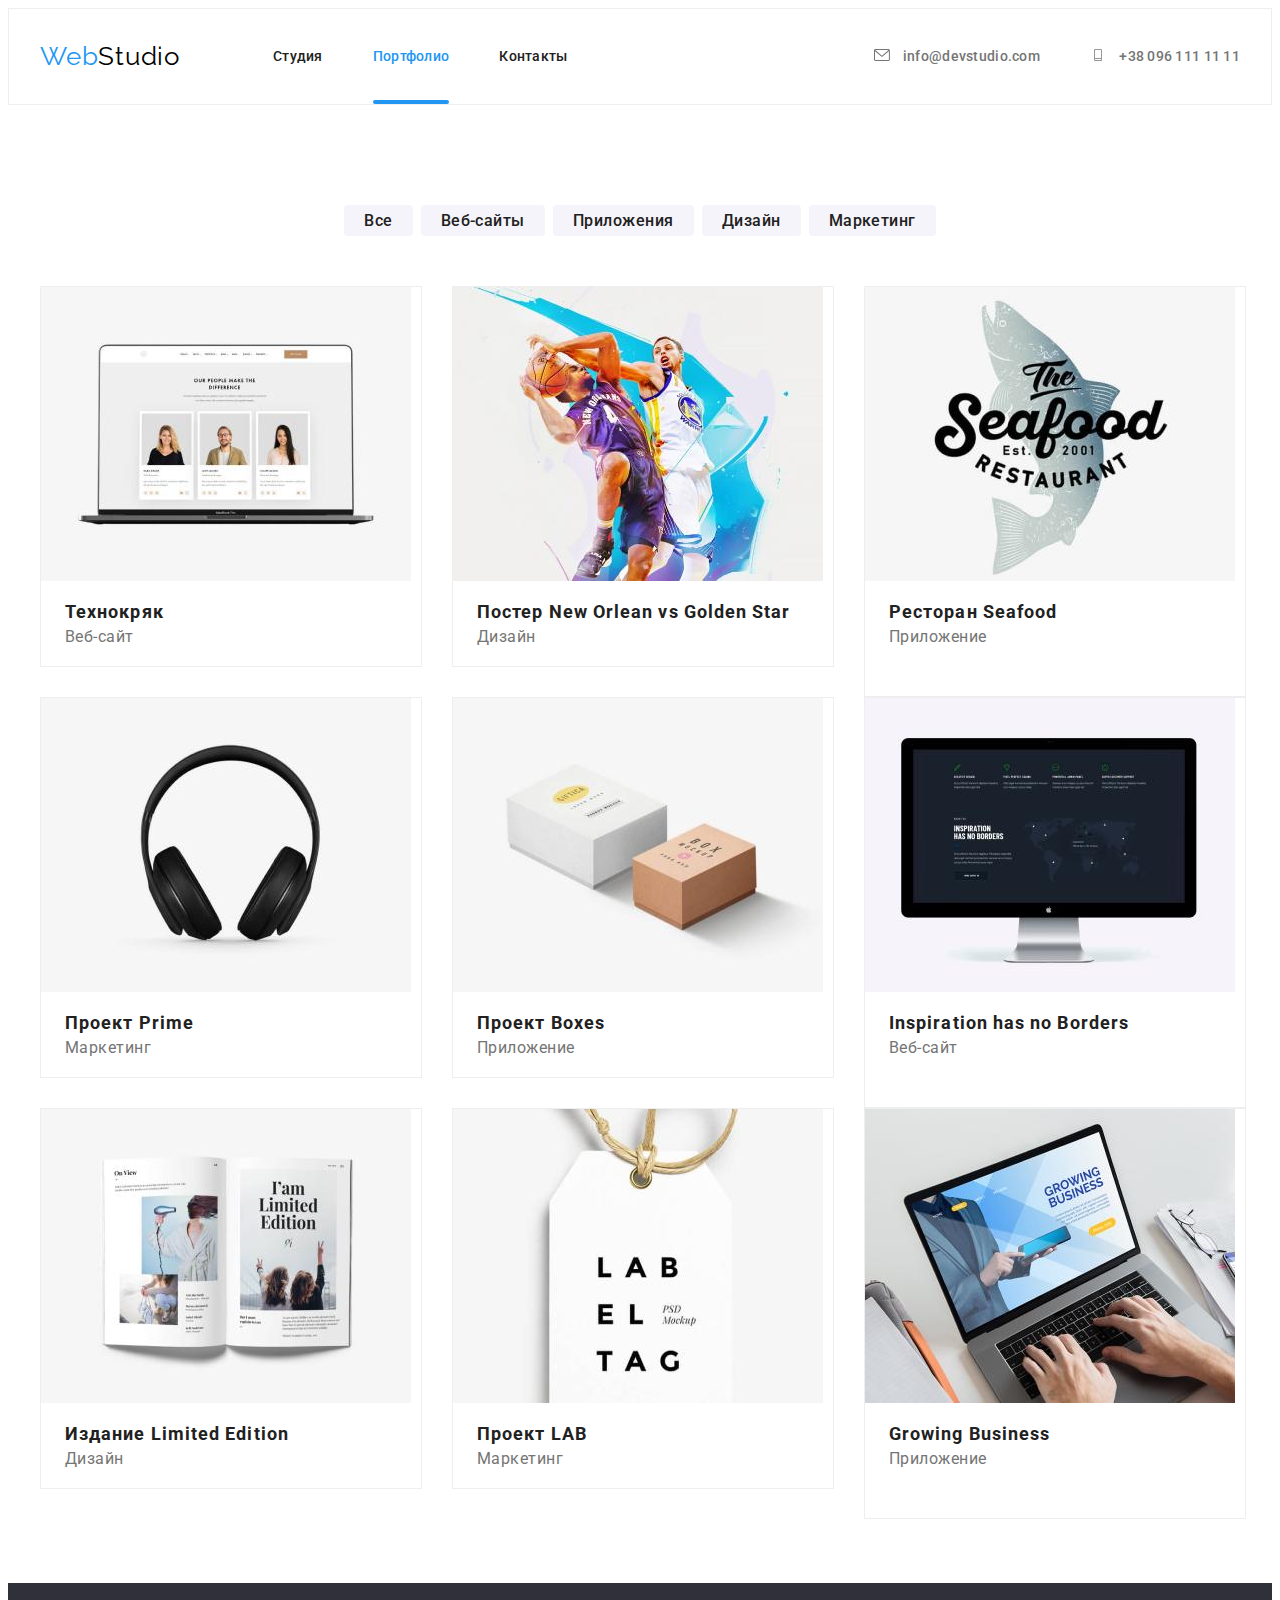
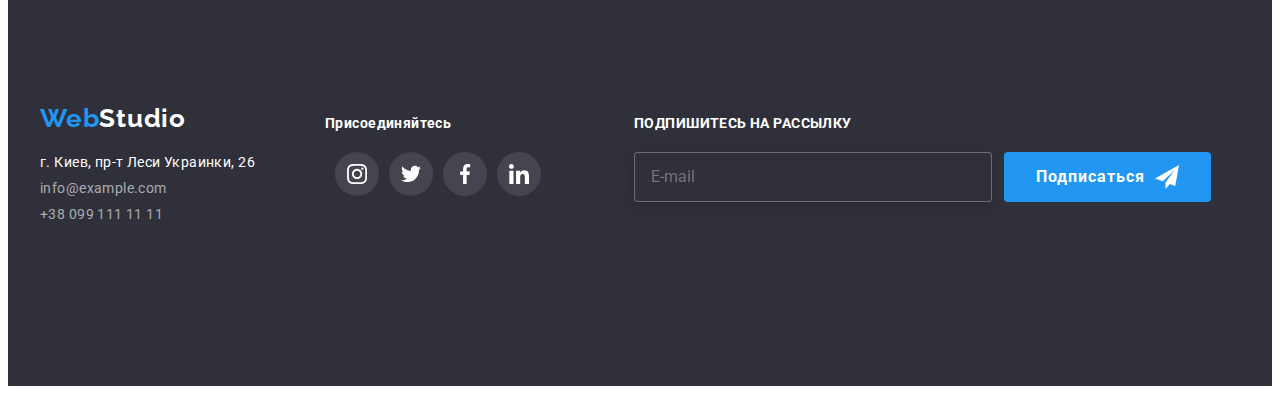
==== portfolio.html @ eed1ddd9 "старт" ====
<!DOCTYPE html>
<html lang="ru">
<head>
    <meta charset="UTF-8">
    <meta http-equiv="X-UA-Compatible" content="IE=edge">
    <meta name="viewport" content="width=device-width, initial-scale=1.0">
    <title>Document</title>
    <link rel="preconnect" href="https://fonts.googleapis.com">
    <link rel="preconnect" href="https://fonts.gstatic.com" crossorigin>
    <link rel="stylesheet" href="https://cdnjs.cloudflare.com/ajax/libs/modern-normalize/1.1.0/modern-normalize.min.css"
        integrity="sha512-wpPYUAdjBVSE4KJnH1VR1HeZfpl1ub8YT/NKx4PuQ5NmX2tKuGu6U/JRp5y+Y8XG2tV+wKQpNHVUX03MfMFn9Q=="
        crossorigin="anonymous" referrerpolicy="no-referrer" />
    <link href="https://fonts.googleapis.com/css2?family=Raleway:wght@700&family=Roboto:wght@400;500;700;900&display=swap"
        rel="stylesheet">
    <link rel="stylesheet" href="css/styles.css">
</head>
<body class="body-1">
<div class="conteiner conteiner-header">
    <header class="body-1-top">
        <div class="conteiner header-conteiner">
            <nav class="header-logo">
                <a class="body-1-top-logo" href="./index.html">Web<span class="body-1-top-logo2">Studio</span>
                </a>
                <ul class="body-1-top-link">
                    <li class="header-item">
                        <a href="./index.html" class="header-link">Студия</a>
                    </li>
                    <li class="header-item">
                        <a href="./portfolio.html"  class="current header-link" >Портфолио</a>
                    </li>
                    <li class="header-item">
                        <a href="" class="header-link">Контакты</a>
                    </li>
                </ul>
            </nav>
            <ul class="body-1-top-adr">
                <li class="header-tel">
                    <a class="header-mail-link" href="mailto:info@devstudio.com">
                        <svg class="icon-emeil">
                            <use href="./images/sprite.svg#icon-icon-emeil"></use>
                        </svg>
                        info@devstudio.com</a>
                </li>
                <li class="header-mail">
                    <a class="header-tel-link" href="tel:+380961111111">
                        <svg class="icon-telephone">
                            <use href="./images/sprite.svg#icon-telephone"></use>
                        </svg>
                        +38 096 111 11 11</a>
                </li>
            </ul>
        </div>
</div>
    </header>
    <main>
        <section class="portfolio">
            <div class="conteiner">
        <ul class="port-but">
            <li class="port-but2"> <button type="button" class="portfolio-button"> Все </button> </li>
            <li class="port-but2"> <button type="button" class="portfolio-button"> Веб-сайты </button> </li>                               
            <li class="port-but2"> <button type="button" class="portfolio-button"> Приложения </button> </li>
            <li class="port-but2"> <button type="button" class="portfolio-button"> Дизайн </button> </li>
            <li class="port-but2"> <button type="button" class="portfolio-button"> Маркетинг </button> </li>
        </ul>
        <ul class="portfolio-conteiner">
            <li class="port-itms">
            <a href="" class="card">
            <div class="card-all-top">
            <img src="./images/port-1.jpg" alt="ноут" width="370" height="294">
            <p class="card-all-text">
                Технокряк это современная площадка распространения коронавируса. 
                Компании используют эту платформу для цифрового
                шпионажа и атак на защищённые сервера конкурентов.
            </p>
            </div>
            <div class="conteiner-card">
            <h3 class="portfolio-log"> Технокряк </h3>
            <p class="portfolio-text"> Веб-сайт </p>
            </div>
        </a>
        </li>
        <li class="port-itms">
            <a href="" class="card">
            <div class="card-all-top">
            <img src="./images/port-2.jpg" alt="баскет" width="370" height="294">
            <p class="card-all-text">
                Технокряк это современная площадка распространения коронавируса.
                Компании используют эту платформу для цифрового
                шпионажа и атак на защищённые сервера конкурентов.
            </p>
            </div>
            <div class="conteiner-card">
            <h3 class="portfolio-log"> Постер New Orlean vs Golden Star </h3>
            <p class="portfolio-text"> Дизайн </p>
            </div>    
            </a>
        </li>
        <li class="port-itms">
            <a href="" class="card">
                <div class="card-all-top">
                    <img src="./images/port-3.jpg" alt="рыба" width="370" height="294">
                        <p class="card-all-text">
                            Технокряк это современная площадка распространения коронавируса.
                            Компании используют эту платформу для цифрового
                            шпионажа и атак на защищённые сервера конкурентов.
                        </p>
                </div>
        <div class="conteiner-card">
            <h3 class="portfolio-log"> Ресторан Seafood </h3>
                <p class="portfolio-text"> Приложение </p>
        </div>
            </a>    
        </li>
            <li class="port-itms">
            <a href="" class="card">
            <div class="card-all-top">
            <img src="./images/port-4.jpg" alt="наушник" width="370" height="294">
            <p class="card-all-text">
                Технокряк это современная площадка распространения коронавируса.
                Компании используют эту платформу для цифрового
                шпионажа и атак на защищённые сервера конкурентов.
            </p>
            </div>
            <div class="conteiner-card">
            <h3 class="portfolio-log"> Проект Prime </h3>
            <p class="portfolio-text"> Маркетинг </p>
        </div>
                </a>    
        </li>
        <li class="port-itms">
            <a href="" class="card">
                <div class="card-all-top">
            <img src="./images/port-5.jpg" alt="коробки" width="370" height="294">
        <p class="card-all-text">
            Технокряк это современная площадка распространения коронавируса.
            Компании используют эту платформу для цифрового
            шпионажа и атак на защищённые сервера конкурентов.
        </p>
        </div>
            <div class="conteiner-card">
            <h3 class="portfolio-log"> Проект Boxes </h3>
            <p class="portfolio-text"> Приложение </p>
        </div>
        </a>    
        </li>
        <li class="port-itms">
            <a href="" class="card">
                <div class="card-all-top">
            <img src="./images/port-6.jpg" alt="комп" width="370" height="294">
        <p class="card-all-text">
            Технокряк это современная площадка распространения коронавируса.
            Компании используют эту платформу для цифрового
            шпионажа и атак на защищённые сервера конкурентов.
        </p>
        </div>
            <div class="conteiner-card">
            <h3 lang="en" class="portfolio-log"> Inspiration has no Borders </h3>
            <p class="portfolio-text"> Веб-сайт </p>
        </div>
                </a>    
        </li>
            <li class="port-itms">
                <a href="" class="card">
                    <div class="card-all-top">
            <img src="./images/port-7.jpg" alt="книга" width="370" height="294">
        <p class="card-all-text">
            Технокряк это современная площадка распространения коронавируса.
            Компании используют эту платформу для цифрового
            шпионажа и атак на защищённые сервера конкурентов.
        </p>
        </div>
            <div class="conteiner-card">
            <h3 class="portfolio-log"> Издание Limited Edition </h3>
            <p class="portfolio-text"> Дизайн </p>
        </div>
                </a>    
        </li>
        <li class="port-itms">
            <a href="" class="card">
                <div class="card-all-top">
            <img src="./images/port-8.jpg" alt="висюлька" width="370" height="294">
        <p class="card-all-text">
            Технокряк это современная площадка распространения коронавируса.
            Компании используют эту платформу для цифрового
            шпионажа и атак на защищённые сервера конкурентов.
        </p>
        </div>
            <div class="conteiner-card">
            <h3 class="portfolio-log"> Проект LAB </h3>
            <p class="portfolio-text"> Маркетинг </p>
        </div>
                </a>    
        </li>
            <li class="port-itms">
                <a href="" class="card">
                    <div class="card-all-top">
            <img src="./images/port-9.jpg" alt="последний-ноут" width="370" height="294">
        <p class="card-all-text">
            Технокряк это современная площадка распространения коронавируса.
            Компании используют эту платформу для цифрового
            шпионажа и атак на защищённые сервера конкурентов.
        </p>
        </div>
            <div class="conteiner-card">
            <h3 lang="en" class="portfolio-log"> Growing Business </h3>
            <p class="portfolio-text"> Приложение </p>
        </div>
                </a>    
        </li>
        </ul>
        </div>
        </section>
    </main>
<footer class="foot">
    <div class="conteiner head-conteiner">
        <div class="foot-conteiner">
            <div class="conteiner-logo">
                <a href="./index.html" class="foot-logo-1">Web<span class="foot-logo-2">Studio</span> </a>
            </div>
            <address>
                <ul class="foot-adres">
                    <li class="fot-adres">
                        <a href="" class="foot-adres-1">г. Киев, пр-т Леси Украинки, 26</a>
                    </li>
                    <li class="fot-adres">
                        <a href="mailto:info@example.com" class="foot-adres-2">info@example.com</a>
                    </li>
                    <li class="fot-adres">
                        <a href="tel:+380991111111" class="foot-adres-2">+38 099 111 11 11</a>
                    </li>
                </ul>
            </address>
        </div>

        <div class="social-foot">
            <h3 class="social-logo">Присоединяйтесь</h3>
            <ul class="social-list">
                <li class="social-item link">
                    <a href="" class="foot-social-link">
                        <svg class="foot-social-icon">
                            <use href="./images/sprite.svg#icon-instagram"></use>
                        </svg>
                    </a>
                </li>
                <li class="social-item link">
                    <a href="" class="foot-social-link">
                        <svg class="foot-social-icon">
                            <use href="./images/sprite.svg#icon-twitter"></use>
                        </svg>
                    </a>
                </li>
                <li class="social-item link">
                    <a href="" class="foot-social-link">
                        <svg class="foot-social-icon">
                            <use href="./images/sprite.svg#icon-facebook"></use>
                        </svg>
                    </a>
                </li>
                <li class="social-item link">
                    <a href="" class="foot-social-link">
                        <svg class="foot-social-icon">
                            <use href="./images/sprite.svg#icon-linkedin"></use>
                        </svg>
                    </a>
                </li>
            </ul>
        </div>
        <div class="footer-end">
            <p class="foter-end-logo">Подпишитесь на рассылку</p>
            <form action="" class="foter-end-email">
                <input class="foter-email" type="email" name="email" id="email" placeholder="E-mail">
                <button type="submit" class="foot-icon-button">Подписаться
                    <svg class="foot-icon-teleg">
                        <use href="./images/sprite(2).svg#icon-foter-telegram"></use>
                    </svg>
                </button>
            </form>

        </div>
    </div>
</footer>
</body>
</html>
---- css/styles.css ----
/* Основной цвет #757575 */
/* Вторичный #212121 */
/* цвет фона заднего #E5E5E5 */
/* Основной фон #FFFFFF */
/* второй фон #2F303A */
p,
h1,
h2,
h3,
h4,
h5,
h6 {
  margin: 0;
}
ul {
  margin: 0;
  padding-left: 0;
}
img {
  display: block;
  max-width: 100%;
  height: auto;
}
body {
  color: #757575;
  font-family: Roboto, sans-serif;
  font-size: 14px;
}
.conteiner {
  width: 1200px;
  margin: 0 auto;
  padding-left: 15px;
  padding-right: 15px;
  /* outline: 2px solid red; */
  /* background-color: red; */
}
:hover,
:focus {
  outline: none;
}
button {
  font-family: inherit;
}
.body-1 {
  color: #757575;
}

/* Header */
.conteiner-header {
  border: 1px solid #eeeeee;
  width: auto;
}
.body-1-top {
  background-color: #ffffff;
  padding-top: 32px;
  padding-bottom: 32px;

  transition-property: border-color;
  transition-duration: 250ms;
  transition-timing-function: cubic-bezier(0.4, 0, 0.2, 1);
}
.body-1-top:focus {
  border-color: #2196f3;
}
.body-1-top:hover {
  border-color: #2196f3;
}

.header-conteiner {
  display: flex;
  align-items: center;
}

.header-logo {
  display: flex;
  align-items: center;
}
.body-1-top-logo {
  margin-right: 93px;
}
.body-1-top-link {
  display: flex;
  align-items: center;
}
.body-1-top-adr {
  margin-left: auto;
  display: flex;
  align-items: center;
}
.header-tel {
  margin-right: 50px;
}
.header-item:not(:first-child) {
  margin-left: 50px;
}

.body-1-top-logo {
  color: #2196f3;
  font-family: Raleway, cursive;
  font-size: 26px;
  line-height: 1.2;
  letter-spacing: 0.03em;
  cursor: pointer;
  text-decoration: none;
}
.body-1-top-logo {
  list-style: none;
}

.body-1-top-logo2 {
  color: black;
  font-family: Raleway, cursive;
  font-size: 26px;
  line-height: 1.2;
  letter-spacing: 0.03em;
  cursor: pointer;
}

.body-1-top-link {
  font-weight: 500;
  font-size: 14px;
  line-height: 1.14;
  letter-spacing: 0.02em;
  cursor: pointer;
  list-style: none;
}

/* .body-1-top-link :hover {
  color: #2196f3;
}
.body-1-top-link :focus {
  color: #2196f3;
} */

/* .header-item {
  text-decoration: none;
  color: #212121; */
/* } */

.header-link {
  text-decoration: none;
  color: #212121;
  position: relative;
  padding: 40px 0;

  transition-property: color;
  transition-duration: 250ms;
  transition-timing-function: cubic-bezier(0.4, 0, 0.2, 1);
}

.header-link:focus {
  color: #2196f3;
}
.header-link:hover {
  color: #2196f3;
}
.current {
  color: #2196f3;
}
.current::after {
  content: "";
  width: 100%;
  height: 4px;
  position: absolute;
  bottom: 0px;
  border-radius: 2px;
  background-color: #2196f3;
  display: block;
}

.body-1-top-adr {
  color: #757575;
  font-weight: 500;
  font-size: 14px;
  line-height: 1.14;
  letter-spacing: 0.02em;
  list-style: none;
}

.header-mail-link,
.header-tel-link {
  text-decoration: none;
  color: #757575;

  transition-property: color;
  transition-duration: 250ms;
  transition-timing-function: cubic-bezier(0.4, 0, 0.2, 1);
}
.icon-emeil {
  height: 12px;
  width: 16px;
  margin-right: 10px;
  fill: currentColor;
}
.icon-telephone {
  height: 12px;
  width: 16px;
  margin-right: 10px;
  fill: currentColor;
}

.header-mail-link:hover,
.header-tel-link:hover {
  color: #2196f3;
}
.header-mail-link:focus,
.header-tel-link:focus {
  color: #2196f3;
}

/* HERO */

.hero {
  background-color: rgba(47, 48, 58, 1);
  text-align: center;
  padding-top: 200px;
  padding-bottom: 200px;
}
.hero {
  background-image: linear-gradient(
      rgba(47, 48, 58, 0.4),
      rgba(47, 48, 58, 0.4)
    ),
    url(../images/Hero-bac.jpg);
  height: 600px;
  background-size: cover;
  background-repeat: no-repeat;
  background-position: center;
}

.hero-logo {
  color: #ffffff;
  font-weight: 900;
  font-size: 44px;
  line-height: 60px;
  letter-spacing: 0.06em;
  padding-right: 237px;
  /* padding-bottom: 30px; */
  padding-left: 237px;
  align-items: center;
  margin-bottom: 30px;
}
.hero-button {
  width: 200px;
  height: 50px;
  background-color: #2196f3;
  color: #ffffff;
  font-weight: bold;
  font-size: 16px;
  line-height: 1.2;
  align-items: center;
  letter-spacing: 0.06em;
  cursor: pointer;

  /* border-radius: 4px; */

  transition-property: color, box-shadow, border-radius;
  transition-duration: 250ms;
  transition-timing-function: cubic-bezier(0.4, 0, 0.2, 1);

  /* transition-property: box-shadow;
  transition-duration: 250ms;
  transition-timing-function: cubic-bezier(0.4, 0, 0.2, 1);

  transition-property: border-radius;
  transition-duration: 250ms;
  transition-timing-function: cubic-bezier(0.4, 0, 0.2, 1); */
}
.hero-button:hover {
  color: #212121;
  box-shadow: 0px 4px 4px rgba(0, 0, 0, 0.15);
  border-radius: 4px;
}
.hero-button:focus {
  color: #212121;
  box-shadow: 0px 4px 4px rgba(0, 0, 0, 0.15);
  border-radius: 4px;
}

.backdrop {
  position: fixed;
  width: 100vw;
  height: 100vh;
  top: 0;
  left: 0%;
  background-color: rgba(0, 0, 0, 0.2);
  /* display: flex;
  justify-content: center;
  align-items: center; */

  transition-property: opacity, pointer-events;
  transition-duration: 250ms;
  transition-timing-function: cubic-bezier(0.4, 0, 0.2, 1);
}

.backdrop.is-hidden {
  opacity: 0;
  pointer-events: none;
}

.modal {
  position: relative;
  top: 50%;
  left: 50%;
  transform: translate(-50%, -50%);
  width: 528px;
  min-height: 581px;
  background: #ffffff;
  border-radius: 4px;
  padding: 40px;

  transition-property: close;
  transition-duration: 250ms;
  transition-timing-function: cubic-bezier(0.4, 0, 0.2, 1);
}

.modal-titel {
  font-style: normal;
  font-weight: bold;
  font-size: 20px;
  line-height: 1.2;
  text-align: center;
  letter-spacing: 0.03em;
  color: #212121;
  margin-bottom: 30px;
}

.modal-list {
  width: auto;
  height: auto;
}
.modal-form {
  margin-bottom: 10px;
  position: relative;
}

.modal-form-coment {
  margin-bottom: 20px;
}

.modal-list-contact {
  width: 100%;
  height: 40px;
  border: 1px solid rgba(33, 33, 33, 0.2);
  box-sizing: border-box;
  border-radius: 4px;
  padding-left: 42px;
  margin-top: 4px;
}

/* .modal-form:hover .modal-list-contact,
.modal-form:focus .modal-list-contact {
  border: 1px solid #2196f3;
  cursor: pointer;
}
.modal-list-contact:hover,
.modal-list-contact:focus {
  cursor: pointer;
  border: 1px solid #2196f3;
}

.modal-list-form:focus,
.modal-list-form:hover {
  cursor: pointer;
  border: 1px solid #2196f3;
}

.input-list:focus .modal-icon,
.input-list:hover .modal-icon {
  cursor: pointer;
  fill: #2196f3;
} */

.modal-list-contact:hover,
.modal-list-contact:focus {
  cursor: pointer;
  border: 1px solid #2196f3;
}

.modal-list-form:focus,
.modal-list-form:hover {
  cursor: pointer;
  border: 1px solid #2196f3;
}

.modal-list-contact:hover ~ .input-list,
.modal-list-contact:focus ~ .input-list {
  cursor: pointer;
  fill: #2196f3;
}

.modal-icon {
  position: absolute;
  height: 18px;
  width: 18px;
  left: 12px;
  top: 75%;

  transform: translateY(-75%);
}

.modal-list-text {
  font-style: normal;
  font-weight: normal;
  font-size: 12px;
  line-height: 14px;
  letter-spacing: 0.01em;
  color: #757575;
  margin-bottom: 4px;
}
.modal-list-form {
  width: 100%;
  height: 120px;
  border: 1px solid rgba(33, 33, 33, 0.2);
  box-sizing: border-box;
  border-radius: 4px;
  padding: 12px 16px;
  resize: none;
}

.button-modal-list {
  width: 200px;
  height: 50px;
  padding: 10px 55px;
  font-style: normal;
  font-weight: bold;
  font-size: 16px;
  line-height: 30px;
  display: flex;
  align-items: center;
  text-align: center;
  letter-spacing: 0.06em;
  color: #ffffff;
  background: #2196f3;
  border-radius: 4px;
  border: none;
  margin: auto;
  margin-top: 30px;

  transition-property: box-shadow, cursor;
  transition-duration: 250ms;
  transition-timing-function: cubic-bezier(0.4, 0, 0.2, 1);
}

.button-modal-list:hover {
  box-shadow: 0px 4px 4px rgba(0, 0, 0, 0.15);
  cursor: pointer;
}
.button-modal-list:focus {
  box-shadow: 0px 4px 4px rgba(0, 0, 0, 0.15);
  cursor: pointer;
}

/* 
.checbox {
  display: flex;
  justify-content: center;
  align-items: center;

  font-family: Roboto;
  font-style: normal;
  font-weight: normal;
  font-size: 12px;
  line-height: 1.2;
  letter-spacing: 0.03em;
  color: #757575;
  cursor: pointer;
}
.modal-checkbox-span {
  display: inline-flex;
  align-items: center;
  justify-content: center;
  width: 16px;
  height: 15px;
  border: 1px solid #212121;
  border-radius: 2px;
  margin-right: 7px;
  fill: transparent;
}
.modal-checbox-svg {
  width: 16px;
  height: 15px;
  border: 2px solid #2196f3;
  box-shadow: 0px 1px 3px rgb(0 0 0 / 12%), 1px 1px rgb(0 0 0 / 14%),
    0px 2px 1px rgb(0 0 0 / 20%);
  border-radius: 4px;
  margin-right: 7px;
  display: flex;
  align-items: center;
  justify-content: center;
  display: inline-flex;
}

.modal-checbox:checked + .modal-checkbox-svg {
  border-color: #2196f3;
} */
.form-checkbox {
  position: absolute;
  width: 1px;
  height: 1px;
  margin: -1px;
  padding: 0;
  overflow: hidden;
  border: 0;
  clip: rect(0 0 0 0);
}

.checkbox-text {
  font-size: 14px;
  line-height: 1.2;
  color: #757575;
  display: flex;

  font-family: Roboto;
  font-style: normal;
  font-weight: normal;
  font-size: 12px;
  line-height: 1.2;
  letter-spacing: 0.03em;
  color: #757575;
  cursor: pointer;
}

.checkbox-text span {
  width: 16px;
  height: 15px;
  border: 2px solid #212121;
  box-shadow: 0px 1px 3px rgb(0 0 0 / 12%), 1px 1px rgb(0 0 0 / 14%),
    0px 2px 1px rgb(0 0 0 / 20%);
  border-radius: 4px;
  margin-right: 7px;
  display: flex;
  align-items: center;
  justify-content: center;
}
.modal-checkbox:checked + .checkbox-text span {
  background-color: #2196f3;
  border: none;
}

.modal-checbox-link {
  padding-left: 4px;
  color: #2196f3;
}

.close-modal {
  display: flex;
  justify-content: center;
  align-items: center;
  width: 30px;
  height: 30px;
  border-radius: 50%;
  position: absolute;
  right: 8px;
  top: 8px;
  background-color: transparent;
  border: 1px solid rgba(0, 0, 0, 0.1);
  cursor: pointer;

  transition-property: border-color, border-radius;
  transition-duration: 250ms;
  transition-timing-function: cubic-bezier(0.4, 0, 0.2, 1);
}
.close-but-modal {
  width: 18px;
  height: 18px;
  justify-content: center;
  align-items: center;

  transition-property: fill;
  transition-duration: 250ms;
  transition-timing-function: cubic-bezier(0.4, 0, 0.2, 1);
}

.close-modal:hover,
.close-modal:focus {
  border-color: #2196f3;
  border-radius: 50%;
}
.close-modal:hover .close-but-modal,
.close-modal:focus .close-but-modal {
  fill: #2196f3;
}

/* ABOUT */

.about {
  background-color: #ffffff;
}
.about-all {
  color: #757575;
  list-style: none;
  display: flex;
  padding-top: 94px;
  padding-bottom: 94px;
}
.about-list:not(:last-child) {
  margin-right: 30px;
}
.about-list::before {
  content: "";
  display: block;
  height: 120px;
  /* background-size: contain; */
  background-repeat: no-repeat;
  background-position: center;
  background-color: #f5f4fa;
  border-radius: 4px;
  /* outline: 2px solid red; */
}

.list-1::before {
  background-image: url(../images/antenna.svg);
}
.list-2::before {
  background-image: url(../images/clock.svg);
}
.list-3::before {
  background-image: url(../images/diagram.svg);
}
.list-4::before {
  background-image: url(../images/astronaut.svg);
}

.about-all-1 {
  color: #212121;
  font-weight: bold;
  font-size: 14px;
  line-height: 1.14;
  letter-spacing: 0.03em;
  margin-top: 30px;
  margin-bottom: 10px;
  margin-right: 30px;
}
.about-all-text {
  color: #757575;
  font-weight: 400;
  font-size: 14px;
  line-height: 1.2;
  letter-spacing: 0.03em;
  /* padding-top: 10px;
  margin-right: 30px; */
}

.about-alll {
  background-color: #ffffff;
  padding-bottom: 94px;
}
.about-alll-1 {
  color: #212121;
  font-weight: bold;
  font-size: 36px;
  line-height: 1.2;
  text-align: center;
  letter-spacing: 0.03em;
  margin-bottom: 50px;
}
.about-alll-img {
  list-style: none;
  display: flex;
}
.img1:not(:last-child) {
  margin-right: 30px;
}
.img1-list {
  position: relative;

  transition-property: opacity;
  transition-duration: 250ms;
  transition-timing-function: cubic-bezier(0.4, 0, 0.2, 1);
}
.img1-list:hover .img1-text {
  opacity: 1;
}
.img1-list::before {
  display: inline-block;
  content: "";
  width: 370px;
  height: 70px;
  background-color: rgba(47, 48, 58, 0.8);
  position: absolute;
  opacity: 0;
  bottom: 0;
  right: 0;
}
.img1-list:hover::before {
  opacity: 1;
}

.img1-text {
  font-style: normal;
  font-weight: bold;
  font-size: 14px;
  line-height: 1.2;
  text-align: center;
  letter-spacing: 0.03em;
  text-transform: uppercase;
  color: #ffffff;
  justify-content: center;
  display: flex;
  align-items: center;
  position: absolute;
  /* bottom: 50%;
  left: 50%;
  transform: translate(-50%, -50%); */
  height: 70px;
  width: 100%;
  opacity: 0;
  bottom: 0;

  transition-property: opacity;
  transition-duration: 250ms;
  transition-timing-function: cubic-bezier(0.4, 0, 0.2, 1);
}

/* TEAM */

.our-team {
  background-color: #f5f4fa;
  padding-top: 94px;
  padding-bottom: 94px;
}
.our-team-logo {
  color: #212121;
  font-weight: bold;
  font-size: 36px;
  line-height: 1.2;
  text-align: center;
  letter-spacing: 0.03em;
  margin-bottom: 50px;
}
.our-team-list {
  display: flex;
  flex-wrap: wrap;
}
.our-team-img {
  list-style: none;
  /* margin-right: 30px; */
  background-color: #ffffff;
  box-shadow: 0px 1px 3px rgba(0, 0, 0, 0.12), 0px 1px 1px rgba(0, 0, 0, 0.14),
    0px 2px 1px rgba(0, 0, 0, 0.2);
  border-radius: 0px 0px 4px 4px;
}
.our-team-img:not(:last-child) {
  margin-right: 30px;
}
.our-team-name {
  color: #212121;
  font-weight: 500;
  font-size: 16px;
  line-height: 1.2;
  text-align: center;
  letter-spacing: 0.03em;
  margin-top: 30px;
  margin-bottom: 10px;
}
.our-team-work {
  color: #757575;
  font-weight: 400;
  font-size: 16px;
  line-height: 19px;
  text-align: center;
  letter-spacing: 0.03em;
  margin-bottom: 30px;
}

.social-item {
  width: 44px;
  height: 44px;
  list-style: none;
  margin-bottom: 30px;
}
.social-link {
  width: 100%;
  height: 100%;
  border-radius: 50%;
  background-color: #ffffff;
  display: flex;
  align-items: center;
  justify-content: center;

  transition-property: background-color, border-radius;
  transition-duration: 250ms;
  transition-timing-function: cubic-bezier(0.4, 0, 0.2, 1);

  /* transition-property: border-radius;
  transition-duration: 250ms;
  transition-timing-function: cubic-bezier(0.4, 0, 0.2, 1); */
}
.social-link:hover,
.social-link:focus {
  background-color: #2196f3;
  border-radius: 50%;
}

.social-list {
  display: flex;
  justify-content: center;
  align-items: center;
}
.social-item {
  margin-left: 10px;
}
.social-icon {
  width: 20px;
  height: 20px;
  fill: #afb1b8;
  justify-content: center;
  align-items: center;

  transition-property: fill;
  transition-duration: 250ms;
  transition-timing-function: cubic-bezier(0.4, 0, 0.2, 1);
}
.social-link:hover .social-icon,
.social-link:focus .social-icon {
  fill: #ffffff;
}

.social-partners {
  padding-bottom: 94px;
  padding-top: 94px;
  background-color: #ffffff;
}
.social-partners-logo {
  font-style: normal;
  font-weight: bold;
  font-size: 36px;
  line-height: 1.2;
  text-align: center;
  letter-spacing: 0.03em;
  color: #212121;
  margin-bottom: 50px;
}

.social-partners-list {
  display: flex;
  justify-content: center;
  list-style: none;
}
/* .social-partners-item:hover .social-partners-item:focus {
  background-color: #2196f3;
} */
.social-partners-item:not(:last-child) {
  margin-right: 30px;
}
.social-partners-link {
  display: flex;
  width: 170px;
  height: 92px;
  justify-content: center;
  align-items: center;
  cursor: pointer;
  border: 1px solid #afb1b8;
  background: #ffffff;
  border-radius: 4px;

  transition-property: fill, border;
  transition-duration: 250ms;
  transition-timing-function: cubic-bezier(0.4, 0, 0.2, 1);

  /* transition-property: border;
  transition-duration: 250ms;
  transition-timing-function: cubic-bezier(0.4, 0, 0.2, 1); */
}
.social-partners-icon {
  width: 106px;
  height: 60px;
  fill: #afb1b8;

  transition-property: fill;
  transition-duration: 250ms;
  transition-timing-function: cubic-bezier(0.4, 0, 0.2, 1);
}

.social-partners-link:focus,
.social-partners-link:hover {
  border: 1px solid #2196f3;
  fill: #2196f3;
}
.social-partners-link:focus .social-partners-icon,
.social-partners-link:hover .social-partners-icon {
  fill: #2196f3;
}

/* \\\\\\FOOT////// */

.foot {
  background-color: #2f303a;
}
.head-conteiner {
  display: flex;
  padding-top: 60px;
  padding-bottom: 60px;
}
.foot-conteiner {
  padding-top: 60px;
  padding-bottom: 60px;
}
.conteiner-logo {
  margin-bottom: 20px;
}
.fot-adres:not(:last-child) {
  margin-bottom: 9px;
}
.foot-logo-1 {
  color: #2196f3;
  font-family: Raleway, cursive;
  font-weight: bold;
  font-size: 26px;
  line-height: 1.2;
  letter-spacing: 0.03em;
  text-decoration: none;
}

.foot-logo-2 {
  color: #ffffff;
  font-family: Raleway, cursive;
  font-weight: bold;
  font-size: 26px;
  line-height: 1.2;
  letter-spacing: 0.03em;
  margin-bottom: 20px;
}
.foot-adres {
  list-style: none;
}
.foot-adres-1 {
  color: #ffffff;
  font-family: Roboto;
  font-style: normal;
  font-weight: normal;
  font-size: 14px;
  line-height: 1.2;
  letter-spacing: 0.03em;
  text-decoration: none;

  transition-property: color;
  transition-duration: 250ms;
  transition-timing-function: cubic-bezier(0.4, 0, 0.2, 1);
}
.foot-adres-2 {
  color: #ffffff99;
  font-family: Roboto;
  font-style: normal;
  font-weight: normal;
  font-size: 14px;
  line-height: 1.2;
  letter-spacing: 0.03em;
  text-decoration: none;

  transition-property: color;
  transition-duration: 250ms;
  transition-timing-function: cubic-bezier(0.4, 0, 0.2, 1);
}
.foot-adres-1:hover,
.foot-adres-2:hover {
  color: #2196f3;
}
.foot-adres-1:focus,
.foot-adres-2:focus {
  color: #2196f3;
}

.social-foot {
  display: block;
  padding-top: 72px;
  padding-bottom: 100px;
  align-items: baseline;
  margin-left: 70px;
}

.social-logo {
  font-style: normal;
  font-weight: bold;
  font-size: 14px;
  line-height: 1.2;
  letter-spacing: 0.03em;
  color: #ffffff;
  margin-bottom: 20px;
}

.foot-social-link {
  display: flex;
  align-items: center;
  justify-content: center;
  width: 44px;
  height: 44px;
  background-color: rgba(255, 255, 255, 0.1);
  border-radius: 50%;

  transition-property: background-color, border-radius;
  transition-duration: 250ms;
  transition-timing-function: cubic-bezier(0.4, 0, 0.2, 1);

  /* transition-property: border-radius;
  transition-duration: 250ms;
  transition-timing-function: cubic-bezier(0.4, 0, 0.2, 1); */
}
.foot-social-link:hover,
.foot-social-link:focus {
  background-color: #2196f3;
  border-radius: 50%;
}
.foot-social-link:hover .foot-social-icon,
.foot-social-link:focus .foot-social-icon {
  fill: #ffffff;
}

.foot-social-icon {
  width: 20px;
  height: 20px;
  fill: #ffffff;

  transition-property: fill;
  transition-duration: 250ms;
  transition-timing-function: cubic-bezier(0.4, 0, 0.2, 1);
}

.footer-end {
  display: block;
  padding-top: 72px;
  padding-bottom: 94px;
  margin-right: 12px;
  align-items: baseline;
  margin-left: 93px;
  width: 358px;
  height: 50px;
}

.foter-end-email {
  display: inline-flex;
}
.foter-end-logo {
  font-style: normal;
  font-weight: bold;
  font-size: 14px;
  line-height: 1.2;
  letter-spacing: 0.03em;
  text-transform: uppercase;
  color: #ffffff;
  margin-bottom: 20px;
  display: block;
}
.foter-email {
  width: 358px;
  height: 50px;
  font-family: Roboto;
  font-style: normal;
  font-weight: normal;
  font-size: 16px;
  line-height: 1.2;
  padding-left: 16px;
  padding-right: 16px;
  background-color: #2f303a;
  border: 1px solid rgba(255, 255, 255, 0.3);
  box-sizing: border-box;
  filter: drop-shadow(0px 4px 4px rgba(0, 0, 0, 0.15));
  border-radius: 4px;
  outline: none;

  transition-property: border;
  transition-duration: 250ms;
  transition-timing-function: cubic-bezier(0.4, 0, 0.2, 1);
}
.foot-icon-button {
  padding: 10px 32px;
  font-weight: 700;
  font-size: 16px;
  line-height: 1.87;
  letter-spacing: 0.06em;
  border-radius: 4px;
  background-color: #2196f3;
  color: #ffffff;
  /* box-shadow: 0px 4px 4px rgb(0 0 0 / 15%); */
  border: none;
  align-items: center;
  text-align: center;
  cursor: pointer;
  display: flex;
  margin-left: 12px;

  transition-property: box-shadow, border-radius;
  transition-duration: 250ms;
  transition-timing-function: cubic-bezier(0.4, 0, 0.2, 1);
}
.foot-icon-teleg {
  height: 24px;
  width: 24px;
  margin-left: 10px;
}

.foter-email:focus,
.foter-email:hover {
  border: 1px solid #2196f3;
}
.foot-icon-button:hover,
.foot-icon-button:focus {
  box-shadow: 0px 4px 4px rgba(0, 0, 0, 0.15);
  border-radius: 4px;
}

/* 2-nd PAGES */
.portfolio {
  padding-top: 100px;
  padding-bottom: 94px;
}
.portfolio ul {
  list-style: none;
}
.port-but {
  display: flex;
  justify-content: center;
  margin-bottom: 50px;
  border: none;
}
/* .port-but2 {
  padding-left: 20px;
  padding-bottom: 6px;
  padding-right: 20px;
  padding-top: 6px;
} */
.port-but2:not(:last-child) {
  margin-right: 8px;
}

.portfolio-button {
  background-color: #f5f4fa;
  color: #212121;
  font-weight: 500;
  font-size: 16px;
  line-height: 1.2;
  text-align: center;
  letter-spacing: 0.03em;
  cursor: pointer;
  padding-left: 20px;
  padding-bottom: 6px;
  padding-right: 20px;
  padding-top: 6px;
  border-radius: 4px;
  border: none;

  transition-property: color, background-color;
  transition-duration: 250ms;
  transition-timing-function: cubic-bezier(0.4, 0, 0.2, 1);

  /* transition-property: background-color;
  transition-duration: 250ms;
  transition-timing-function: cubic-bezier(0.4, 0, 0.2, 1); */
}
.portfolio-button:hover {
  background-color: #2196f3;
  color: #ffffff;
}
.portfolio-button:focus {
  background-color: #2196f3;
  color: #ffffff;
}
.portfolio-conteiner {
  display: flex;
  flex-wrap: wrap;
}
.portfolio-conteiner:not(:nth-child(3n)) {
  margin-bottom: -30px;
  margin-right: -30px;
}

.port-itms {
  flex-basis: calc(100% / 3 - 30px);
  border: 1px solid #eeeeee;
}
.port-itms:not(:nth-child(3n)) {
  margin-right: 30px;
  margin-bottom: 30px;
}
.card-all-top {
  position: relative;
  overflow: hidden;
}
.card {
  display: block;
  text-decoration: none;
  cursor: pointer;

  transition-property: box-shadow, cursor;
  transition-duration: 250ms;
  transition-timing-function: cubic-bezier(0.4, 0, 0.2, 1);

  /* transition-property: cursor;
  transition-duration: 250ms;
  transition-timing-function: cubic-bezier(0.4, 0, 0.2, 1); */
}
.port-itms {
  display: block;
}
.card-all-text {
  font-style: normal;
  font-weight: normal;
  font-size: 18px;
  line-height: 1.2;
  letter-spacing: 0.03em;
  color: #ffffff;
  background-color: #2196f3;

  position: absolute;
  top: 0;
  left: 0;
  transform: translate(0, 100%);

  opacity: 0;
  height: 100%;
  width: 100%;
  padding: 63px 24px;

  transition-property: opacity, transform;
  transition-duration: 250ms;
  transition-timing-function: cubic-bezier(0.4, 0, 0.2, 1);

  /* transition-property: transform;
  transition-duration: 250ms;
  transition-timing-function: cubic-bezier(0.4, 0, 0.2, 1); */
}

.card:hover .card-all-text {
  opacity: 1;
  transform: translateY(0px);
}

.conteiner-card {
  padding: 20px 24px;
}
.portfolio-text {
  margin-top: 4px;
}
.portfolio-log {
  color: #212121;
  font-weight: 700;
  font-size: 18px;
  line-height: 1.2;
  letter-spacing: 0.06em;
}
.portfolio-text {
  color: #757575;
  font-weight: 400;
  font-size: 16px;
  line-height: 1.2;
  letter-spacing: 0.03em;
}
.card:hover {
  box-shadow: 0px 1px 1px rgba(0, 0, 0, 0.12), 0px 4px 4px rgba(0, 0, 0, 0.06),
    1px 4px 6px rgba(0, 0, 0, 0.16);
  cursor: pointer;
}
.card:focus {
  box-shadow: 0px 1px 1px rgba(0, 0, 0, 0.12), 0px 4px 4px rgba(0, 0, 0, 0.06),
    1px 4px 6px rgba(0, 0, 0, 0.16);
  cursor: pointer;
}
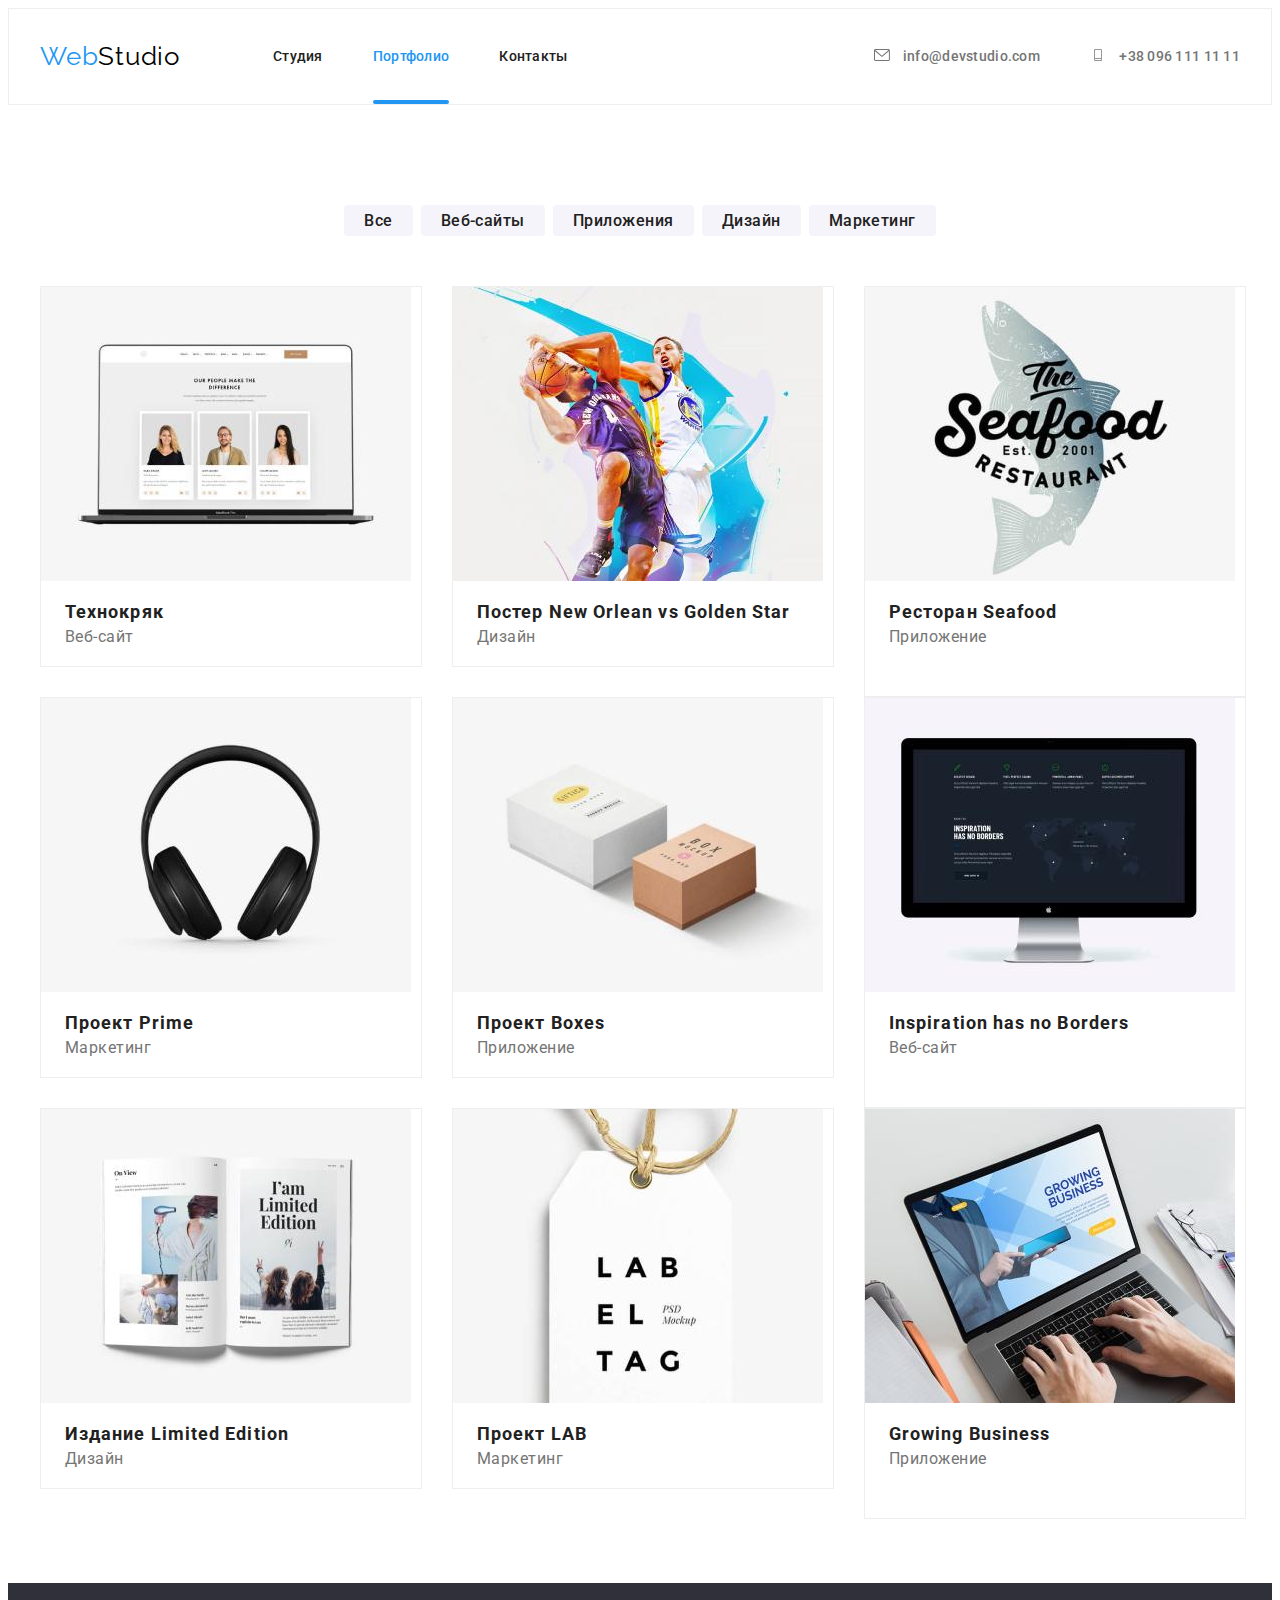
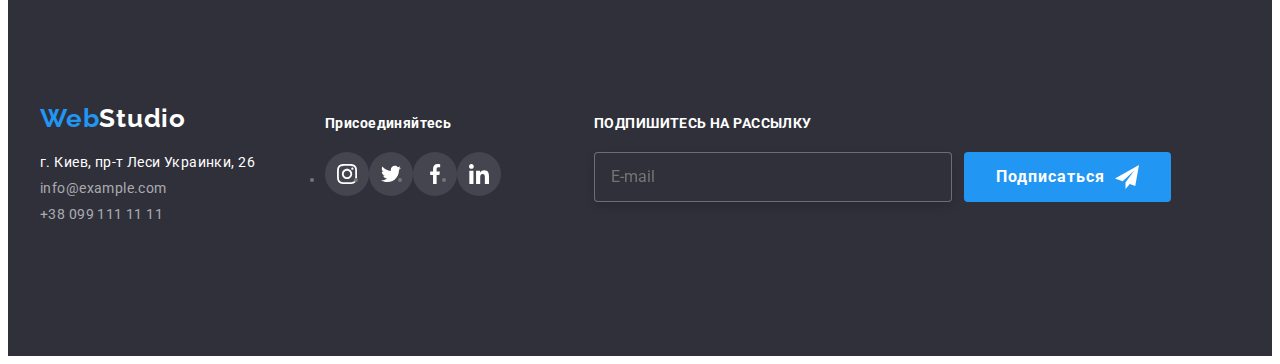
==== commit 36c84bf8: "закончил" ====
--- a/portfolio.html
+++ b/portfolio.html
@@ -12,16 +12,17 @@
         crossorigin="anonymous" referrerpolicy="no-referrer" />
     <link href="https://fonts.googleapis.com/css2?family=Raleway:wght@700&family=Roboto:wght@400;500;700;900&display=swap"
         rel="stylesheet">
-    <link rel="stylesheet" href="css/styles.css">
+        <link rel="stylesheet" href="css/main.min.css">
+        
 </head>
 <body class="body-1">
-<div class="conteiner conteiner-header">
-    <header class="body-1-top">
+<div class="conteiner conteiner-header-1">
+    <header class="header">
         <div class="conteiner header-conteiner">
             <nav class="header-logo">
-                <a class="body-1-top-logo" href="./index.html">Web<span class="body-1-top-logo2">Studio</span>
+                <a class="header-top-logo" href="./index.html">Web<span class="header-top-logo2">Studio</span>
                 </a>
-                <ul class="body-1-top-link">
+                <ul class="header-list">
                     <li class="header-item">
                         <a href="./index.html" class="header-link">Студия</a>
                     </li>
@@ -33,7 +34,7 @@
                     </li>
                 </ul>
             </nav>
-            <ul class="body-1-top-adr">
+            <ul class="header-top-adr">
                 <li class="header-tel">
                     <a class="header-mail-link" href="mailto:info@devstudio.com">
                         <svg class="icon-emeil">
@@ -50,8 +51,9 @@
                 </li>
             </ul>
         </div>
+    </header>
 </div>
-    </header>
+    
     <main>
         <section class="portfolio">
             <div class="conteiner">
@@ -267,7 +269,7 @@
         </div>
         <div class="footer-end">
             <p class="foter-end-logo">Подпишитесь на рассылку</p>
-            <form action="" class="foter-end-email">
+            <form action="foter-end-email" class="foter-end-email">
                 <input class="foter-email" type="email" name="email" id="email" placeholder="E-mail">
                 <button type="submit" class="foot-icon-button">Подписаться
                     <svg class="foot-icon-teleg">
--- a/css/main.min.css
+++ b/css/main.min.css
@@ -0,0 +1,2 @@
+p,h1,h2,h3,h4,h5,h6{margin:0}ul{margin:0;padding-left:0}img{display:block;max-width:100%;height:auto}body{color:#757575;font-family:Roboto, sans-serif;font-size:14px}.conteiner{width:1200px;margin:0 auto;padding-left:15px;padding-right:15px}:hover,:focus{outline:none}button{font-family:inherit}.body-1{color:#757575}.header-conteiner,.header-logo,.header-list,.header-top-adr,.button-modal-list,.checkbox-text span,.img1-text,.social-list__link,.foot-social-link{display:flex;align-items:center}.conteiner-header-1{border:1px solid #eeeeee;width:auto}.header{background-color:#ffffff;padding-top:32px;padding-bottom:32px;transition-property:border-color;transition-duration:250ms;transition-timing-function:cubic-bezier(0.4, 0, 0.2, 1)}.header:focus,.header:hover{border-color:#2196f3}.header-top-logo{margin-right:93px}.header-top-adr{margin-left:auto}.header-tel{margin-right:50px}.header-item:not(:first-child){margin-left:50px}.header-top-logo{color:#2196f3;font-family:Raleway, cursive;font-size:26px;line-height:1.2;letter-spacing:0.03em;cursor:pointer;text-decoration:none}.header-top-logo{list-style:none}.header-top-logo2{color:black;font-family:Raleway, cursive;font-size:26px;line-height:1.2;letter-spacing:0.03em;cursor:pointer}.header-list{font-weight:500;font-size:14px;line-height:1.14;letter-spacing:0.02em;cursor:pointer;list-style:none}.header-link{text-decoration:none;color:#212121;position:relative;padding:40px 0;transition-property:color;transition-duration:250ms;transition-timing-function:cubic-bezier(0.4, 0, 0.2, 1)}.header-link:focus,.header-link:hover{color:#2196f3}.current{color:#2196f3}.current::after{content:"";width:100%;height:4px;position:absolute;bottom:0px;border-radius:2px;background-color:#2196f3;display:block}.header-top-adr{color:#757575;font-weight:500;font-size:14px;line-height:1.14;letter-spacing:0.02em;list-style:none}.header-mail-link{text-decoration:none;color:#757575;transition-property:color;transition-duration:250ms;transition-timing-function:cubic-bezier(0.4, 0, 0.2, 1)}.header-mail-link:hover,.header-mail-link:focus{color:#2196f3}.header-tel-link{text-decoration:none;color:#757575;transition-property:color;transition-duration:250ms;transition-timing-function:cubic-bezier(0.4, 0, 0.2, 1)}.header-tel-link:hover,.header-tel-link:focus{color:#2196f3}.icon-emeil{height:12px;width:16px;margin-right:10px;fill:currentColor}.icon-telephone{height:12px;width:16px;margin-right:10px;fill:currentColor}.hero{background-color:#2f303a;text-align:center;padding-top:200px;padding-bottom:200px}.hero{background-image:linear-gradient(rgba(47,48,58,0.4), rgba(47,48,58,0.4)),url(../images/Hero-bac.jpg);height:600px;background-size:cover;background-repeat:no-repeat;background-position:center}.hero-logo{color:#ffffff;font-weight:900;font-size:44px;line-height:60px;letter-spacing:0.06em;padding-right:237px;padding-left:237px;align-items:center;margin-bottom:30px}.hero-button{width:200px;height:50px;background-color:#2196f3;color:#ffffff;font-weight:bold;font-size:16px;line-height:1.2;align-items:center;letter-spacing:0.06em;cursor:pointer;transition-property:color, box-shadow, border-radius;transition-duration:250ms;transition-timing-function:cubic-bezier(0.4, 0, 0.2, 1)}.hero-button:hover,.hero-button:focus{color:#212121;box-shadow:0px 4px 4px rgba(0,0,0,0.15);border-radius:4px}.backdrop{position:fixed;width:100vw;height:100vh;top:0;left:0%;background-color:rgba(0,0,0,0.2);transition-property:opacity, pointer-events;transition-duration:250ms;transition-timing-function:cubic-bezier(0.4, 0, 0.2, 1)}.backdrop.is-hidden{opacity:0;pointer-events:none}.modal{position:relative;top:50%;left:50%;transform:translate(-50%, -50%);width:528px;min-height:581px;background:#ffffff;border-radius:4px;padding:40px;transition-property:close;transition-duration:250ms;transition-timing-function:cubic-bezier(0.4, 0, 0.2, 1)}.modal-titel{font-style:normal;font-weight:bold;font-size:20px;line-height:1.2;text-align:center;letter-spacing:0.03em;color:#212121;margin-bottom:30px}.modal-list{width:auto;height:auto}.modal-form{margin-bottom:10px;position:relative}.modal-form-coment{margin-bottom:20px}.modal-list-contact{width:100%;height:40px;border:1px solid rgba(33,33,33,0.2);box-sizing:border-box;border-radius:4px;padding-left:42px;margin-top:4px}.modal-list-contact:hover,.modal-list-contact:focus{cursor:pointer;border:1px solid #2196f3}.modal-list-contact:hover ~ .input-list,.modal-list-contact:focus ~ .input-list{cursor:pointer;fill:#2196f3}.modal-list-form{width:100%;height:120px;border:1px solid rgba(33,33,33,0.2);box-sizing:border-box;border-radius:4px;padding:12px 16px;resize:none}.modal-list-form:focus,.modal-list-form:hover{cursor:pointer;border:1px solid #2196f3}.modal-icon{position:absolute;height:18px;width:18px;left:12px;top:75%;transform:translateY(-75%)}.modal-list-text{font-style:normal;font-weight:normal;font-size:12px;line-height:14px;letter-spacing:0.01em;color:#757575;margin-bottom:4px}.button-modal-list{width:200px;height:50px;padding:10px 55px;font-style:normal;font-weight:bold;font-size:16px;line-height:30px;text-align:center;letter-spacing:0.06em;color:#ffffff;background:#2196f3;border-radius:4px;border:none;margin:auto;margin-top:30px;transition-property:box-shadow, cursor;transition-duration:250ms;transition-timing-function:cubic-bezier(0.4, 0, 0.2, 1)}.button-modal-list:hover,.button-modal-list:focus{box-shadow:0px 4px 4px rgba(0,0,0,0.15);cursor:pointer}.close-modal{display:flex;justify-content:center;align-items:center;width:30px;height:30px;border-radius:50%;position:absolute;right:8px;top:8px;background-color:transparent;border:1px solid rgba(0,0,0,0.1);cursor:pointer;transition-property:border-color, border-radius;transition-duration:250ms;transition-timing-function:cubic-bezier(0.4, 0, 0.2, 1)}.close-modal:hover,.close-modal:focus{border-color:#2196f3;border-radius:50%}.close-but-modal{width:18px;height:18px;justify-content:center;align-items:center;transition-property:fill;transition-duration:250ms;transition-timing-function:cubic-bezier(0.4, 0, 0.2, 1)}.close-modal:hover .close-but-modal,.close-modal:focus .close-but-modal{fill:#2196f3}.form-checkbox{position:absolute;width:1px;height:1px;margin:-1px;padding:0;overflow:hidden;border:0;clip:rect(0 0 0 0)}.checkbox-text{font-size:14px;line-height:1.2;color:#757575;display:flex;font-family:Roboto;font-style:normal;font-weight:normal;font-size:12px;line-height:1.2;letter-spacing:0.03em;color:#757575;cursor:pointer}.checkbox-text span{width:16px;height:15px;border:2px solid #212121;box-shadow:0px 1px 3px rgba(0,0,0,0.12),0px 1px 1px rgba(0,0,0,0.14),0px 2px 1px rgba(0,0,0,0.2);border-radius:4px;margin-right:7px;justify-content:center}.modal-checkbox:checked+.checkbox-text span{background-color:#2196f3;border:none}.modal-checbox-link{padding-left:4px;color:#2196f3}.about{background-color:#ffffff}.about-all{color:#757575;list-style:none;display:flex;padding-top:94px;padding-bottom:94px}.about-all__list:not(:last-child){margin-right:30px}.about-all__list::before{content:"";display:block;height:120px;background-repeat:no-repeat;background-position:center;background-color:#f5f4fa;border-radius:4px}.list-1::before{background-image:url(../images/antenna.svg)}.list-2::before{background-image:url(../images/clock.svg)}.list-3::before{background-image:url(../images/diagram.svg)}.list-4::before{background-image:url(../images/astronaut.svg)}.about-all__all-1{color:#212121;font-weight:bold;font-size:14px;line-height:1.14;letter-spacing:0.03em;margin-top:30px;margin-bottom:10px;margin-right:30px}.about-all__all-text{color:#757575;font-weight:400;font-size:14px;line-height:1.2;letter-spacing:0.03em}.about-alll{background-color:#ffffff;padding-bottom:94px}.about-alll-1{color:#212121;font-weight:bold;font-size:36px;line-height:1.2;text-align:center;letter-spacing:0.03em;margin-bottom:50px}.about-alll-img{list-style:none;display:flex}.about-alll-img__img1:not(:last-child){margin-right:30px}.img1-list{position:relative;transition-property:opacity;transition-duration:250ms;transition-timing-function:cubic-bezier(0.4, 0, 0.2, 1)}.img1-list:hover .img1-text{opacity:1}.img1-list::before{display:inline-block;content:"";width:370px;height:70px;background-color:rgba(47,48,58,0.8);position:absolute;opacity:0;bottom:0;right:0}.img1-list:hover::before{opacity:1}.img1-text{font-style:normal;font-weight:bold;font-size:14px;line-height:1.2;text-align:center;letter-spacing:0.03em;text-transform:uppercase;color:#ffffff;justify-content:center;position:absolute;height:70px;width:100%;opacity:0;bottom:0;transition-property:opacity;transition-duration:250ms;transition-timing-function:cubic-bezier(0.4, 0, 0.2, 1)}.img1-text:hover,.img1-text:focus{opacity:1}.our-team{background-color:#f5f4fa;padding-top:94px;padding-bottom:94px}.our-team-logo{color:#212121;font-weight:bold;font-size:36px;line-height:1.2;text-align:center;letter-spacing:0.03em;margin-bottom:50px}.our-team-list{display:flex;flex-wrap:wrap}.our-team-list__team-img{list-style:none;background-color:#ffffff;box-shadow:0px 1px 3px rgba(0,0,0,0.12),0px 1px 1px rgba(0,0,0,0.14),0px 2px 1px rgba(0,0,0,0.2);border-radius:0px 0px 4px 4px}.our-team-list__team-img:not(:last-child){margin-right:30px}.our-team-list__team-name{color:#212121;font-weight:500;font-size:16px;line-height:1.2;text-align:center;letter-spacing:0.03em;margin-top:30px;margin-bottom:10px}.our-team-list__team-work{color:#757575;font-weight:400;font-size:16px;line-height:19px;text-align:center;letter-spacing:0.03em;margin-bottom:30px}.social-list{display:flex;justify-content:center;align-items:center}.social-list__item{width:44px;height:44px;list-style:none;margin-bottom:30px;margin-left:10px}.social-list__link{width:100%;height:100%;border-radius:50%;background-color:#ffffff;justify-content:center;transition-property:background-color, border-radius;transition-duration:250ms;transition-timing-function:cubic-bezier(0.4, 0, 0.2, 1)}.social-list__link:hover,.social-list__link:focus{background-color:#2196f3;border-radius:50%}.social-list__icon{width:20px;height:20px;fill:#afb1b8;justify-content:center;align-items:center;transition-property:fill;transition-duration:250ms;transition-timing-function:cubic-bezier(0.4, 0, 0.2, 1)}.social-list__link:hover .social-list__icon,.social-list__link:focus .social-list__icon{fill:#ffffff}.social-partners{padding-bottom:94px;padding-top:94px;background-color:#ffffff}.social-partners-logo{font-style:normal;font-weight:bold;font-size:36px;line-height:1.2;text-align:center;letter-spacing:0.03em;color:#212121;margin-bottom:50px}.social-partners-list{display:flex;justify-content:center;list-style:none}.social-partners-item:not(:last-child){margin-right:30px}.social-partners-link{display:flex;width:170px;height:92px;justify-content:center;align-items:center;cursor:pointer;border:1px solid #afb1b8;background:#ffffff;border-radius:4px;transition-property:fill, border;transition-duration:250ms;transition-timing-function:cubic-bezier(0.4, 0, 0.2, 1)}.social-partners-link:focus,.social-partners-link:hover{border:1px solid #2196f3;fill:#2196f3}.social-partners-icon{width:106px;height:60px;fill:#afb1b8;transition-property:fill;transition-duration:250ms;transition-timing-function:cubic-bezier(0.4, 0, 0.2, 1)}.social-partners-link:focus .social-partners-icon,.social-partners-link:hover .social-partners-icon{fill:#2196f3}.foot{background-color:#2f303a}.head-conteiner{display:flex;padding-top:60px;padding-bottom:60px}.foot-conteiner{padding-top:60px;padding-bottom:60px}.conteiner-logo{margin-bottom:20px}.fot-adres:not(:last-child){margin-bottom:9px}.foot-logo-1{color:#2196f3;font-family:Raleway, cursive;font-weight:bold;font-size:26px;line-height:1.2;letter-spacing:0.03em;text-decoration:none}.foot-logo-2{color:#ffffff;font-family:Raleway, cursive;font-weight:bold;font-size:26px;line-height:1.2;letter-spacing:0.03em;margin-bottom:20px}.foot-adres{list-style:none}.foot-adres-1{color:#ffffff;font-family:Roboto;font-style:normal;font-weight:normal;font-size:14px;line-height:1.2;letter-spacing:0.03em;text-decoration:none;transition-property:color;transition-duration:250ms;transition-timing-function:cubic-bezier(0.4, 0, 0.2, 1)}.foot-adres-1:hover,.foot-adres-1:focus{color:#2196f3}.foot-adres-2{color:#ffffff99;font-family:Roboto;font-style:normal;font-weight:normal;font-size:14px;line-height:1.2;letter-spacing:0.03em;text-decoration:none;transition-property:color;transition-duration:250ms;transition-timing-function:cubic-bezier(0.4, 0, 0.2, 1)}.foot-adres-2:hover,.foot-adres-2:focus{color:#2196f3}.social-foot{display:block;padding-top:72px;padding-bottom:100px;align-items:baseline;margin-left:70px}.social-logo{font-style:normal;font-weight:bold;font-size:14px;line-height:1.2;letter-spacing:0.03em;color:#ffffff;margin-bottom:20px}.foot-social-link{justify-content:center;width:44px;height:44px;background-color:rgba(255,255,255,0.1);border-radius:50%;transition-property:background-color, border-radius;transition-duration:250ms;transition-timing-function:cubic-bezier(0.4, 0, 0.2, 1)}.foot-social-link:hover,.foot-social-link:focus{background-color:#2196f3;border-radius:50%}.foot-social-icon{width:20px;height:20px;fill:#ffffff;transition-property:fill;transition-duration:250ms;transition-timing-function:cubic-bezier(0.4, 0, 0.2, 1)}.foot-social-link:hover .foot-social-icon,.foot-social-link:focus .foot-social-icon{fill:#ffffff}.footer-end{display:block;padding-top:72px;padding-bottom:94px;margin-right:12px;align-items:baseline;margin-left:93px;width:358px;height:50px}.foter-end-email{display:inline-flex}.foter-end-logo{font-style:normal;font-weight:bold;font-size:14px;line-height:1.2;letter-spacing:0.03em;text-transform:uppercase;color:#ffffff;margin-bottom:20px;display:block}.foter-email{width:358px;height:50px;font-family:Roboto;font-style:normal;font-weight:normal;font-size:16px;line-height:1.2;padding-left:16px;padding-right:16px;color:#ffffff;background-color:#2f303a;border:1px solid rgba(255,255,255,0.3);box-sizing:border-box;filter:drop-shadow(0px 4px 4px rgba(0,0,0,0.15));border-radius:4px;outline:none;transition-property:border;transition-duration:250ms;transition-timing-function:cubic-bezier(0.4, 0, 0.2, 1)}.foter-email:focus,.foter-email:hover{border:1px solid #2196f3}.foot-icon-button{padding:10px 32px;font-weight:700;font-size:16px;line-height:1.87;letter-spacing:0.06em;border-radius:4px;background-color:#2196f3;color:#ffffff;border:none;align-items:center;text-align:center;cursor:pointer;display:flex;margin-left:12px;transition-property:box-shadow, border-radius;transition-duration:250ms;transition-timing-function:cubic-bezier(0.4, 0, 0.2, 1)}.foot-icon-button:hover,.foot-icon-button:focus{box-shadow:0px 4px 4px rgba(0,0,0,0.15);border-radius:4px}.foot-icon-teleg{height:24px;width:24px;margin-left:10px}.portfolio{padding-top:100px;padding-bottom:94px}.portfolio ul{list-style:none}.port-but{display:flex;justify-content:center;margin-bottom:50px;border:none}.port-but2:not(:last-child){margin-right:8px}.portfolio-button{background-color:#f5f4fa;color:#212121;font-weight:500;font-size:16px;line-height:1.2;text-align:center;letter-spacing:0.03em;cursor:pointer;padding-left:20px;padding-bottom:6px;padding-right:20px;padding-top:6px;border-radius:4px;border:none;transition-property:color, background-color;transition-duration:250ms;transition-timing-function:cubic-bezier(0.4, 0, 0.2, 1)}.portfolio-button:hover,.portfolio-button:focus{background-color:#2196f3;color:#ffffff}.portfolio-conteiner{display:flex;flex-wrap:wrap}.portfolio-conteiner:not(:nth-child(3n)){margin-bottom:-30px;margin-right:-30px}.port-itms{flex-basis:calc(100% / 3 - 30px);border:1px solid #eeeeee}.port-itms:not(:nth-child(3n)){margin-right:30px;margin-bottom:30px}.card-all-top{position:relative;overflow:hidden}.card{display:block;text-decoration:none;cursor:pointer;transition-property:box-shadow, cursor;transition-duration:250ms;transition-timing-function:cubic-bezier(0.4, 0, 0.2, 1)}.card:hover .card-all-text{opacity:1;transform:translateY(0px)}.card:hover .card-all-text:hover,.card:hover .card-all-text:focus{box-shadow:0px 1px 1px rgba(0,0,0,0.12),0px 4px 4px rgba(0,0,0,0.06),1px 4px 6px rgba(0,0,0,0.16);cursor:pointer}.port-itms{display:block}.card-all-text{font-style:normal;font-weight:normal;font-size:18px;line-height:1.2;letter-spacing:0.03em;color:#ffffff;background-color:#2196f3;position:absolute;top:0;left:0;transform:translate(0, 100%);opacity:0;height:100%;width:100%;padding:63px 24px;transition-property:opacity, transform;transition-duration:250ms;transition-timing-function:cubic-bezier(0.4, 0, 0.2, 1)}.conteiner-card{padding:20px 24px}.portfolio-text{margin-top:4px}.portfolio-log{color:#212121;font-weight:700;font-size:18px;line-height:1.2;letter-spacing:0.06em}.portfolio-text{color:#757575;font-weight:400;font-size:16px;line-height:1.2;letter-spacing:0.03em}
+/*# sourceMappingURL=main.min.css.map */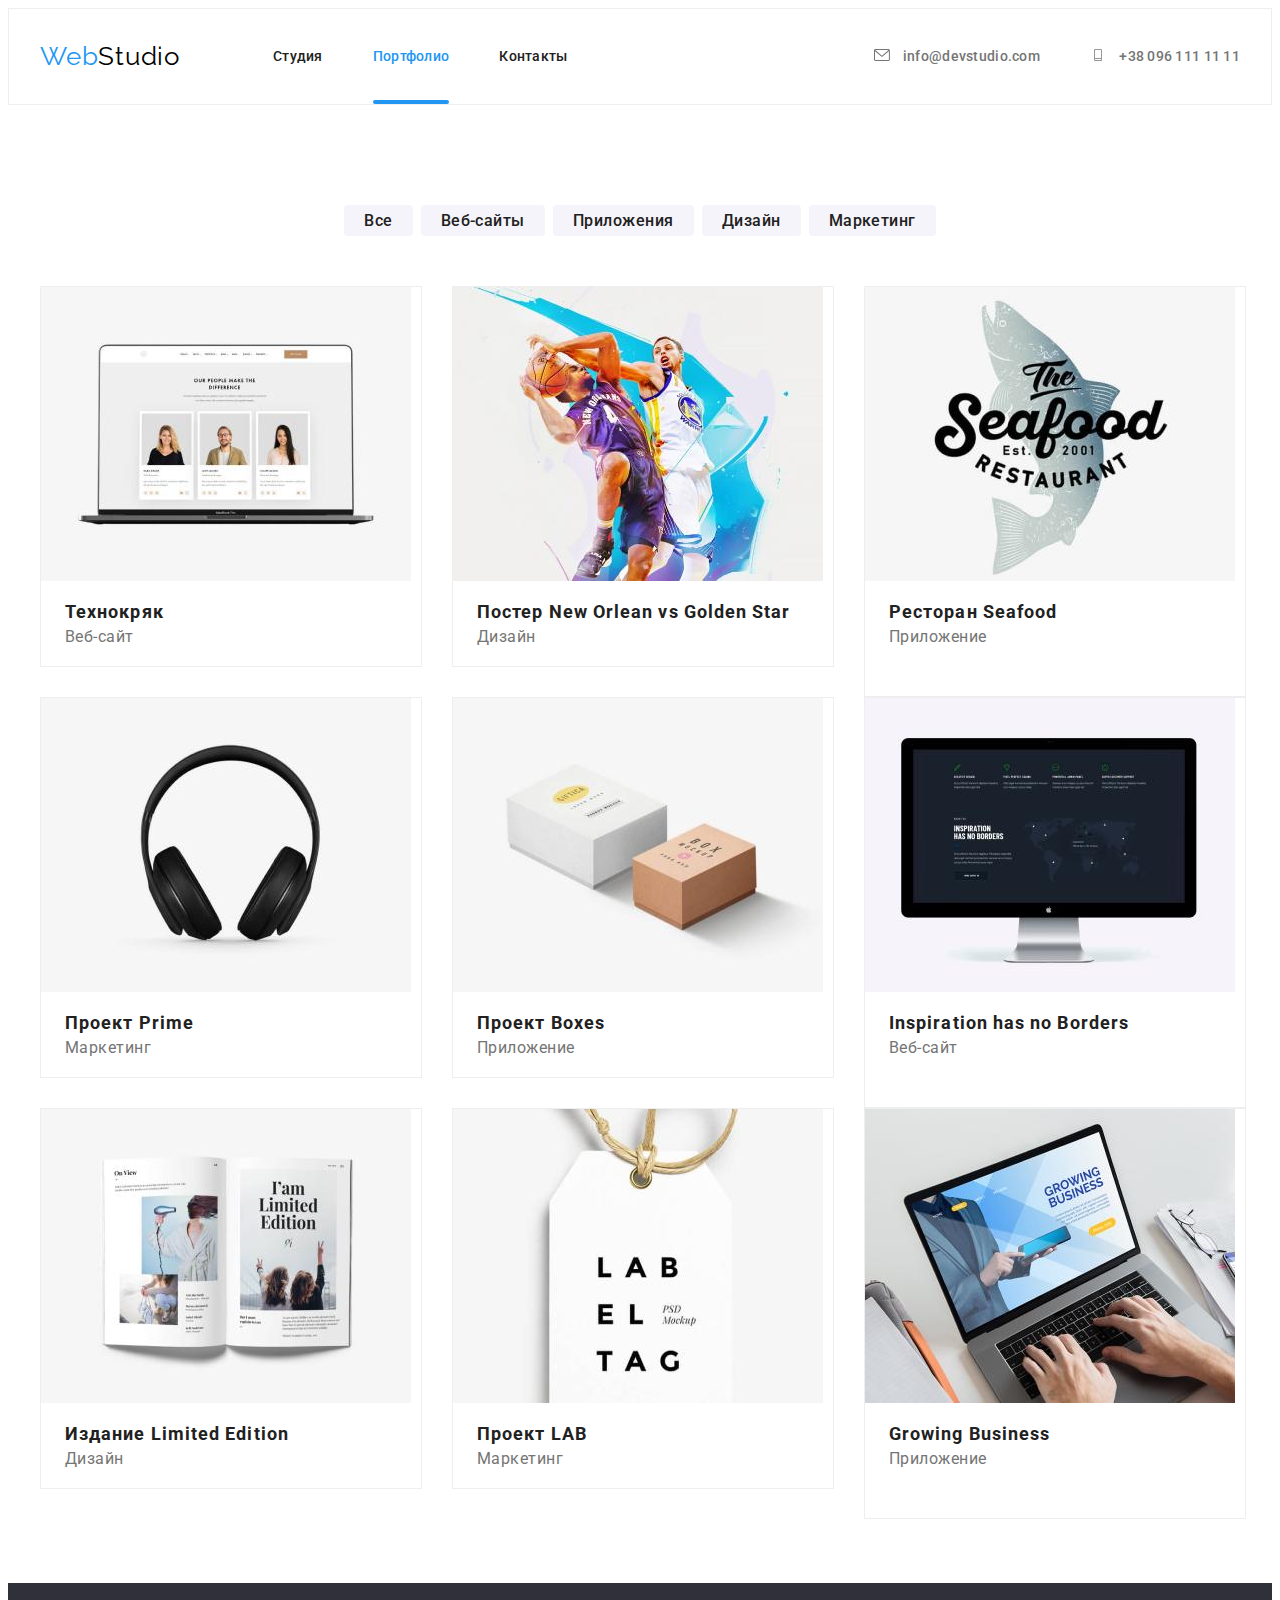
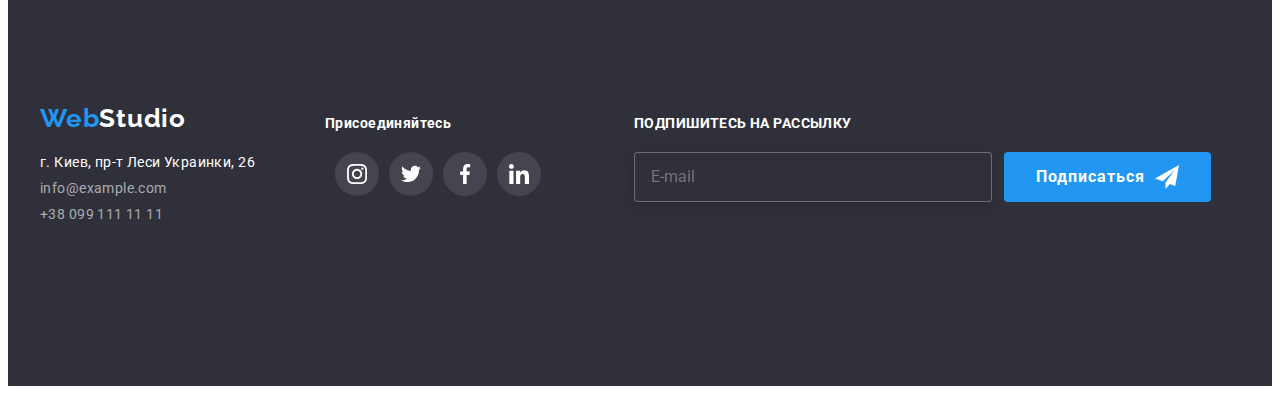
==== commit bfea390f: "ок" ====
--- a/portfolio.html
+++ b/portfolio.html
@@ -213,73 +213,73 @@
         </div>
         </section>
     </main>
-<footer class="foot">
-    <div class="conteiner head-conteiner">
+    <footer class="foot">
+        <div class="conteiner head-conteiner">
         <div class="foot-conteiner">
             <div class="conteiner-logo">
-                <a href="./index.html" class="foot-logo-1">Web<span class="foot-logo-2">Studio</span> </a>
-            </div>
-            <address>
-                <ul class="foot-adres">
-                    <li class="fot-adres">
-                        <a href="" class="foot-adres-1">г. Киев, пр-т Леси Украинки, 26</a>
-                    </li>
-                    <li class="fot-adres">
-                        <a href="mailto:info@example.com" class="foot-adres-2">info@example.com</a>
-                    </li>
-                    <li class="fot-adres">
-                        <a href="tel:+380991111111" class="foot-adres-2">+38 099 111 11 11</a>
-                    </li>
-                </ul>
-            </address>
+        <a href="./index.html" class="foot-logo-1">Web<span  class="foot-logo-2">Studio</span> </a>
+        </div>
+        <address>
+        <ul class="foot-adres">
+            <li class="fot-adres">
+            <a href="" class="foot-adres-1">г. Киев, пр-т Леси Украинки, 26</a>
+            </li>
+            <li class="fot-adres">
+            <a href="mailto:info@example.com" class="foot-adres-2">info@example.com</a>
+            </li>
+            <li class="fot-adres">
+            <a href="tel:+380991111111" class="foot-adres-2">+38 099 111 11 11</a>
+            </li>
+        </ul> 
+        </address>
         </div>
 
         <div class="social-foot">
-            <h3 class="social-logo">Присоединяйтесь</h3>
-            <ul class="social-list">
-                <li class="social-item link">
-                    <a href="" class="foot-social-link">
-                        <svg class="foot-social-icon">
-                            <use href="./images/sprite.svg#icon-instagram"></use>
-                        </svg>
-                    </a>
-                </li>
-                <li class="social-item link">
-                    <a href="" class="foot-social-link">
-                        <svg class="foot-social-icon">
-                            <use href="./images/sprite.svg#icon-twitter"></use>
-                        </svg>
-                    </a>
-                </li>
-                <li class="social-item link">
-                    <a href="" class="foot-social-link">
-                        <svg class="foot-social-icon">
-                            <use href="./images/sprite.svg#icon-facebook"></use>
-                        </svg>
-                    </a>
-                </li>
-                <li class="social-item link">
-                    <a href="" class="foot-social-link">
-                        <svg class="foot-social-icon">
-                            <use href="./images/sprite.svg#icon-linkedin"></use>
-                        </svg>
-                    </a>
-                </li>
-            </ul>
+    <h3 class="social-logo">Присоединяйтесь</h3>
+    <ul class="social-list">
+    <li class="social-list__item link">
+        <a href="" class="foot-social-link">
+            <svg class="foot-social-icon">
+                <use href="./images/sprite.svg#icon-instagram"></use>
+            </svg>
+        </a>
+    </li>
+    <li class="social-list__item link">
+        <a href="" class="foot-social-link">
+            <svg class="foot-social-icon">
+                <use href="./images/sprite.svg#icon-twitter"></use>
+            </svg>
+        </a>
+    </li>
+    <li class="social-list__item link">
+        <a href="" class="foot-social-link">
+            <svg class="foot-social-icon">
+                <use href="./images/sprite.svg#icon-facebook"></use>
+            </svg>
+        </a>
+    </li>
+    <li class="social-list__item link">
+        <a href="" class="foot-social-link">
+            <svg class="foot-social-icon">
+                <use href="./images/sprite.svg#icon-linkedin"></use>
+            </svg>
+        </a>
+    </li>
+</ul>
         </div>
         <div class="footer-end">
             <p class="foter-end-logo">Подпишитесь на рассылку</p>
             <form action="foter-end-email" class="foter-end-email">
-                <input class="foter-email" type="email" name="email" id="email" placeholder="E-mail">
-                <button type="submit" class="foot-icon-button">Подписаться
-                    <svg class="foot-icon-teleg">
-                        <use href="./images/sprite(2).svg#icon-foter-telegram"></use>
-                    </svg>
-                </button>
+    <input class="foter-email" type="email" name="email" id="email" placeholder="E-mail">
+    <button type="submit" class="foot-icon-button">Подписаться
+        <svg class="foot-icon-teleg">
+            <use href="./images/sprite(2).svg#icon-foter-telegram"></use>
+        </svg>
+    </button>
             </form>
-
-        </div>
-    </div>
-</footer>
+            
+        </div>
+        </div>
+    </footer>
 </body>
 </html>   